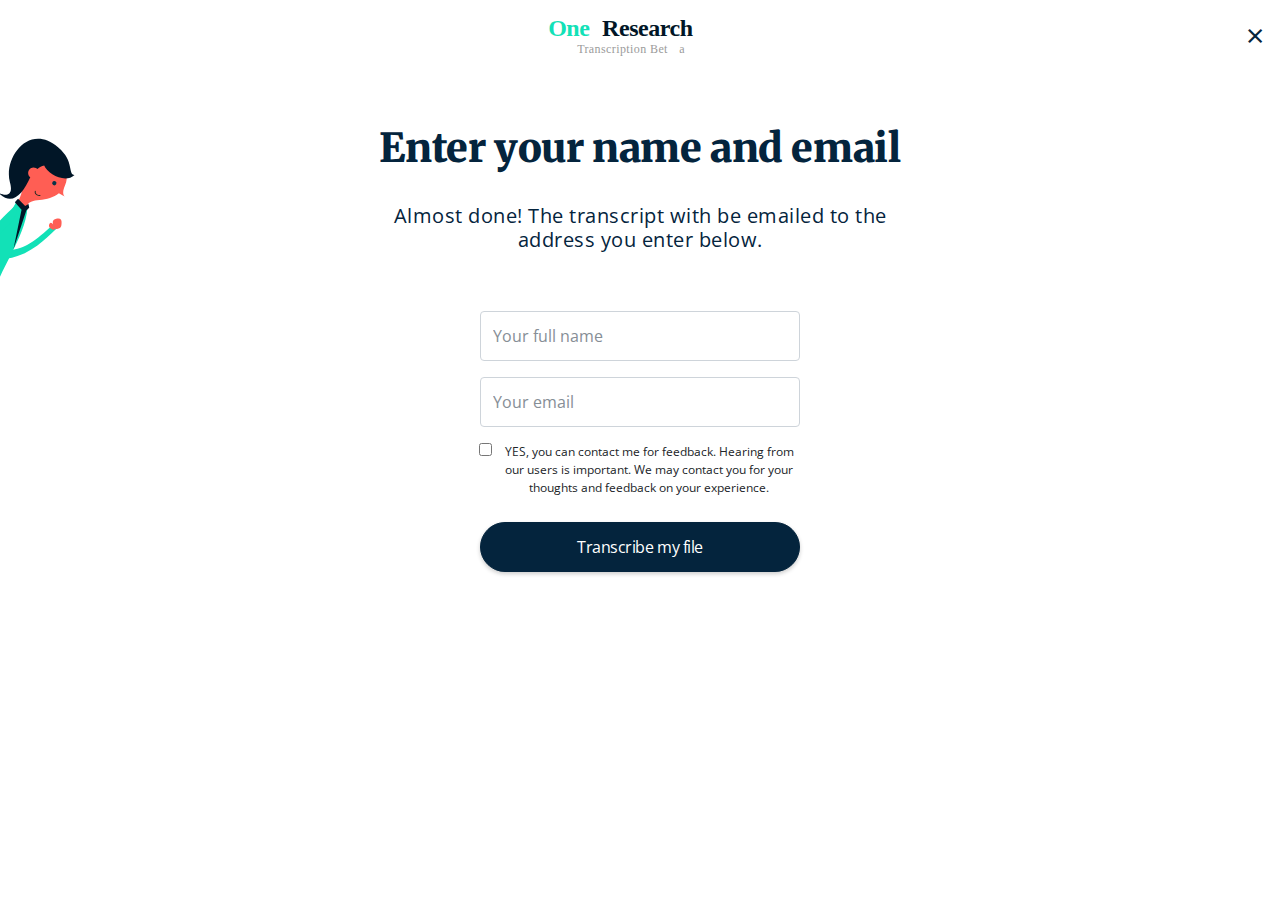
==== entry.html @ 7f89c1b2 "Update 2" ====
<!doctype html>
<html lang="en">

<head>
    <meta charset="utf-8">
    <meta name="viewport" content="width=device-width, initial-scale=1, shrink-to-fit=no">
    <meta name="robots" content="noindex,nofollow">
    <title>Name and Email</title>
    <script>
        (function(i, s, o, g, r, a, m) {
            i['GoogleAnalyticsObject'] = r;
            i[r] = i[r] || function() {
                (i[r].q = i[r].q || []).push(arguments)
            }, i[r].l = 1 * new Date();
            a = s.createElement(o),
                m = s.getElementsByTagName(o)[0];
            a.async = 1;
            a.src = g;
            m.parentNode.insertBefore(a, m)
        })(window, document, 'script', 'https://www.google-analytics.com/analytics.js', 'ga');
        ga('create', 'UA-105577378-1', 'auto');
        ga('send', 'pageview');
    </script>
    <link href="https://fonts.googleapis.com/css?family=Merriweather:400,900|Open+Sans:400,600,700" rel="stylesheet">
    <link href="https://fonts.googleapis.com/icon?family=Material+Icons" rel="stylesheet">
    <link rel="stylesheet" href="css/bootstrap.min.css">
    <link rel="stylesheet" href="css/main.css">

</head>

<body>
    <!-- Nav -->
    <nav class="navbar navbar-light bg-light fixed-top">
        <a class="navbar-brand mx-auto" href="http://oneresearch.io" target="_blank"><img src="images/logo-lock-up-centered.svg" alt="One Research"></a>
        <a href="index.html"><button type="button" class="close" aria-label="Close">
            <span aria-hidden="true">&times;</span>
        </button></a>
    </nav>
    <!-- /Nav -->
    <!-- Main -->
    <div class="one-entry-image-section">
        <img src="images/artboard-copy2.svg" class="img-fluid" alt="Woman Peeking">
    </div>
    <section>
        <div class="container one-entry-section">
            <div class="one-entry-area mt-4">
                <h2>Enter your name and email</h2>
                <h3 class="text-center py-4 one-entry-title">Almost done! The transcript with be emailed to the address you enter below.</h3>
            </div>
            <form>
                <div class="form-group one-form-section">
                    <input type="email" class="form-control default-form mx-auto" id="default" placeholder="Your full name">
                </div>
                <div class="form-group mt-3">
                    <input type="email" class="form-control default-form mx-auto" id="default" placeholder="Your email">
                </div>
                <div class="form-check one-checkbox">
                    <input class="form-check-input" type="checkbox" value="" id="defaultCheck1">
                    <label class="form-check-label one-checkbox-description" for="defaultCheck1">
                    YES, you can contact me for feedback. Hearing from our users is important. We may contact you for your thoughts and feedback on your experience.  
                </label>
                </div>
            </form>
            <p><a id="regular-button" class="btn btn-primary mt-4 mb-3" href="#" role="button">Transcribe my file</a></p>
        </div>
    </section>
    <!-- /Main -->

    <!-- jQuery -->
    <script src="https://code.jquery.com/jquery-3.2.1.slim.min.js" integrity="sha384-KJ3o2DKtIkvYIK3UENzmM7KCkRr/rE9/Qpg6aAZGJwFDMVNA/GpGFF93hXpG5KkN" crossorigin="anonymous"></script>
    <!-- /JQuery -->
    <!-- Popper JS -->
    <script src="https://cdnjs.cloudflare.com/ajax/libs/popper.js/1.12.9/umd/popper.min.js" integrity="sha384-ApNbgh9B+Y1QKtv3Rn7W3mgPxhU9K/ScQsAP7hUibX39j7fakFPskvXusvfa0b4Q" crossorigin="anonymous"></script>
    <!-- /Popper JS -->
    <!-- Bootstrap JS -->
    <script src="js/bootstrap.min.js"></script>
    <!-- /Bootstrap JS -->

</body>

</html>
---- css/main.css ----
* {
    -webkit-box-sizing: border-box;
    -moz-box-sizing: border-box;
    box-sizing: border-box;
    margin: 0;
    padding: 0;
}

html,
body {
    max-width: 100%;
    overflow-x: hidden;
}

body {
    font-family: 'Merriweather', serif;
    font-family: 'Open Sans', sans-serif;
}

h1 {
    font-family: 'Merriweather', serif;
    font-weight: 900;
    font-size: 48px;
    color: #FFF;
    letter-spacing: -0.5px;
}

h2 {
    font-family: 'Merriweather', serif;
    font-weight: 900;
    font-size: 40px;
    color: #04243D;
    letter-spacing: -0.4px;
}

h3 {
    font-family: 'Open Sans', sans-serif;
    font-weight: 600;
    font-size: 20px;
    color: #04243D;
    letter-spacing: 0.5px;
}

h4 {
    font-family: 'Open Sans', sans-serif;
    font-weight: 400;
    font-size: 24px;
    color: #FFF;
    letter-spacing: -0.5px;
}

p {
    font-family: 'Open Sans', sans-serif;
    font-weight: 400;
    font-size: 16px;
    color: #000;
    letter-spacing: -0.45px;
}



.bg-light {
    background-color: #fff!important;
}

li a {
    text-decoration: none;
    color: #9B9B9B;
    font-family: 'Open Sans', sans-serif;
    font-size: 12px;
    letter-spacing: 1.3px;
}

li a:hover {
    text-decoration: underline;
    color: #04243D;
    font-family: 'Open Sans', sans-serif;
    font-size: 12px;
    letter-spacing: 1.3px;

}

.navbar-nav .active {
    text-decoration: underline;
}

#donate-button {
    color: #9B9B9B;
    border-color: #9B9B9B;
    font-family: 'Open Sans', sans-serif;
    border-radius: 30px;
    font-size: 14px;
    font-weight: 400;
    box-shadow: 0px 2px 4px rgba(0, 0, 0, 0.2);
}

#donate-button:hover {
    box-shadow: 0px 2px 4px rgba(0, 0, 0, 0.4);
}

.material-icons {
    vertical-align: middle;
}

.jumbotron {
    background-color: #12E1B7;
}

#jumbotron-display {
    padding-top: 100px;
}

#marquee-text {
    color: #FFF;
    font-weight: normal;
    font-size: 16px;
}

.megaphone {
    float: left;
    margin-right: 15px;
}

#big-button {
    font-family: 'Open Sans', sans-serif;
    font-weight: 400;
    font-size: 18px;
    background-color: #04243D;
    border-color: #04243D;
    border-radius: 100px;
    box-shadow: 0px 2px 4px rgba(0, 0, 0, 0.2);
    width: 320px;
    height: 60px;
    padding: 1rem 1rem;
}

#big-button:hover {
    box-shadow: 0px 2px 4px rgba(0, 0, 0, 0.4);
    background-color: #023A68;
    border-color: #023A68;

}

.hero {
    display: inline;
    float: left;
    /*    padding: 160px 0 90px;*/
    width: 100%;
}

.hero-right {
    display: inline;
    float: left;
    width: 100%;
    margin-top: 300px;
    margin-left: 200px;
}

.hero-left {
    display: inline;
    float: left;
    width: 100%;
}

.one-titles {
    padding-left: 55px;
    padding-top: 40px;
}

.one-step-numbers {
    color: #12E1B7;
    font-weight: lighter;
    font-size: 35px;
}

.one-steps {
    border-radius: 0;
    height: 2.25px;
    width: 70px;
    display: inline-block;
    margin-bottom: 14px;
    margin-top: 15px;
    background-color: #12E1B7;
}

.one-how {
    box-shadow: 0px 2px 4px rgba(0, 0, 0, 0.2);
}

.one-how-image {
    padding-top: 120px;
}

.one-sections {
    padding-bottom: 20px;
}

.one-faqs {
    background-color: #f5f5f5;
}

.one-faq-image {
    top: 80px;
    left: 48px;
}

.one-testimonials-title {
    padding-top: 40px;
}

.carousel {
    margin: 50px auto;
    padding: 0 70px;
}

.carousel .carousel-indicators {
    bottom: -60px;
}

.carousel-indicators li,
.carousel-indicators li.active {
    width: 20px;
    height: 20px;
    border-radius: 50%;
    margin: 1px 3px;
}

.carousel-indicators li {
    background: #cfcfcf;
    border: 4px solid #fff;
}

.carousel-indicators li.active {
    color: #fff;
    background: #081b2f;
}

.carousel .item {
    color: #000;
    overflow: hidden;
    min-height: 120px;
    font-size: 16px;
}

.carousel .testimonial {
    padding: 0 15px 0 20px;
    position: relative;
}

.carousel .testimonial::before {
    content: '\93';
    color: #cfcfcf;
    font-weight: bold;
    font-size: 68px;
    line-height: 54px;
    position: absolute;
    left: 15px;
    top: 0;
}

.carousel .media img {
    max-width: 140px;
    max-height: 140px;
    display: block;
    border-radius: 50%;
}

.user {
    margin-bottom: 0;
    font-weight: 700;
    font-size: 15px;
}

.user-title {
    color: #9B9B9B;
    font-size: 14px;
}

.one-donations {
    background-color: #12E1B7;
    text-align: center;
    padding-top: 40px;
}

.one-donations-area {
    padding: 0px 30%;
    width: 100%;
}

.one-donations-title {
    color: #FFF;
}

.one-donations-autumn {
    color: #04243D;
}

.one-donations-text {
    color: #FFF;
}

#special-button {
    font-family: 'Open Sans', sans-serif;
    font-weight: 400;
    font-size: 18px;
    background-color: #FFF;
    border-color: #FFF;
    border-radius: 100px;
    box-shadow: 0px 2px 4px rgba(0, 0, 0, 0.2);
    width: 320px;
    height: 60px;
    padding: 1rem 1rem;
}

#special-button:hover {
    box-shadow: 0px 2px 4px rgba(0, 0, 0, 0.4);
    background-color: #FFF;
    border-color: #FFF;

}

.one-donations-button {
    color: #12E1B7;
}

.one-donations-button:hover {
    color: #12E1B7;
}

.one-donations-image {
    float: right;
    padding-right: 100px;
}

.footer {
    bottom: 0;
    width: 100%;
    height: 60px;
    line-height: 60px;

}

.one-footer {
    color: #12E1B7;
}

.one-footer:hover {
    color: #12E1B7;
}

.one-friends-section {
    background-color: #FFF;
    text-align: center;
    padding-top: 100px;
}

.one-friends-area {
    padding: 0px 12%;
    width: 100%;
}

.one-friends-title {
    font-weight: 400;
}

.one-friends-name {
    color: #12E1B7;
}

.one-friends-name:hover {
    color: #12E1B7;
}

.one-friends-image-section {
    float: right;
    padding-right: 100px;
}

.close {
    color: #04243D;
    opacity: 1.0;
    font-size: 2rem;
    font-weight: 400;
}

.one-namefile-image-section {
    position: absolute;
    padding-top: 109px;
}

.one-namefile-section {
    background-color: #FFF;
    text-align: center;
    padding-top: 100px;
}

.one-namefile-area {
    padding: 0px 20%;
    width: 100%;
}

.one-namefile-title {
    font-weight: 400;
}

.one-form-section {
    margin-bottom: 0;
    margin-top: 35px;
}

.default-form,
.focused-form {
    width: 320px;
    height: 50px;
    color: #081b2f;
}

.form-control.is-invalid {
    border-color: #80221C;
    color: #80221C;
}


#regular-button {
    font-family: 'Open Sans', sans-serif;
    font-weight: 400;
    font-size: 16px;
    background-color: #04243D;
    border-color: #04243D;
    border-radius: 30px;
    box-shadow: 0px 2px 4px rgba(0, 0, 0, 0.2);
    width: 320px;
    height: 50px;
    padding: 1rem 1rem;
    line-height: 1rem;
}

#regular-button:hover {
    box-shadow: 0px 2px 4px rgba(0, 0, 0, 0.4);
    background-color: #023A68;
    border-color: #023A68;

}

.one-entry-image-section {
    position: absolute;
    padding-top: 109px;
}

.one-entry-section {
    background-color: #FFF;
    text-align: center;
    padding-top: 100px;
}

.one-entry-area {
    padding: 0px 25%;
    width: 100%;
}

.one-entry-title {
    font-weight: 400;
}

.one-checkbox {
    padding: 0px 36%;
}

.one-checkbox-description {
    font-size: 12px;
    padding-left: 18px;
}

.form-check-input {
    margin-top: 0;
    margin-left: -.35rem;
}

.one-success-image-section {
    padding-top: 115px;
}

.one-success-section {
    background-color: #FFF;
    text-align: center;
    padding-top: 35px;
    padding-bottom: 35px;

}

.one-success-area {
    padding: 0px 24%;
    width: 100%;
}

.one-success-title {
    font-weight: 400;
}

.one-success-bg {
    background-color: #f5f5f5;
    padding: 40px 8%;
}

.one-success-underline {
    border-radius: 0;
    height: 2.25px;
    width: 70px;
    display: inline-block;
    margin-bottom: 14px;
    margin-top: 7px;
    background-color: #12E1B7;
}

.one-fail-section {
    background-color: #FFF;
    text-align: center;
    padding-top: 35px;
}

.one-fail-area {
    padding: 79px 24%;
    width: 100%;
}


@media only screen and (max-width: 769px) {

    h1 {
        font-family: 'Merriweather', serif;
        font-weight: 900;
        font-size: 36px;
        color: #FFF;
        letter-spacing: -0.5px;
    }

    h2 {
        font-family: 'Merriweather', serif;
        font-weight: 900;
        font-size: 32px;
        color: #04243D;
        letter-spacing: -0.4px;
    }

    h3 {
        font-family: 'Open Sans', sans-serif;
        font-weight: 600;
        font-size: 20px;
        color: #04243D;
        letter-spacing: 0.5px;
    }

    h4 {
        font-family: 'Open Sans', sans-serif;
        font-weight: 400;
        font-size: 18px;
        color: #FFF;
        letter-spacing: -0.45px;
    }

    p {
        font-family: 'Open Sans', sans-serif;
        font-weight: 400;
        font-size: 16px;
        color: #000;
        letter-spacing: -0.45px;
    }

    .one-friends-image-mobile {
        display: none;
    }

    .one-namefile-image-section {
        position: absolute;
        padding-top: 50px;
    }

    .one-namefile-section {
        background-color: #FFF;
        text-align: center;
        padding-top: 135px;
    }

    .one-namefile-area {
        padding: 0px;
        width: 100%;
    }

    .one-entry-image-section {
        position: absolute;
        padding-top: 52px;
    }

    .one-entry-section {
        background-color: #FFF;
        text-align: center;
        padding-top: 135px;
    }

    .one-entry-area {
        padding: 0px 3%;
        width: 100%;
    }

    .one-checkbox {
        padding: 0px 5%;
    }

    .img-fluid {
        width: 80%;
    }

    .one-success-image-section {
        padding-top: 100px;
    }

    .one-success-section {
        background-color: #FFF;
        text-align: center;
        padding-top: 25px;
    }

    .one-success-area {
        padding: 0px 3%;
        width: 100%;
    }

    .one-fail-area {
        padding: 65px 20%;
        width: 100%;
    }

}







/*
.carousel .overview b {
    text-transform: uppercase;
    color: #1c47e3;
}
*/

/*.steps {
    border-bottom: 2px solid #12E1B7;
    display: inline-block;
    padding-bottom: 18px;
    padding-right: 20px;
}*/
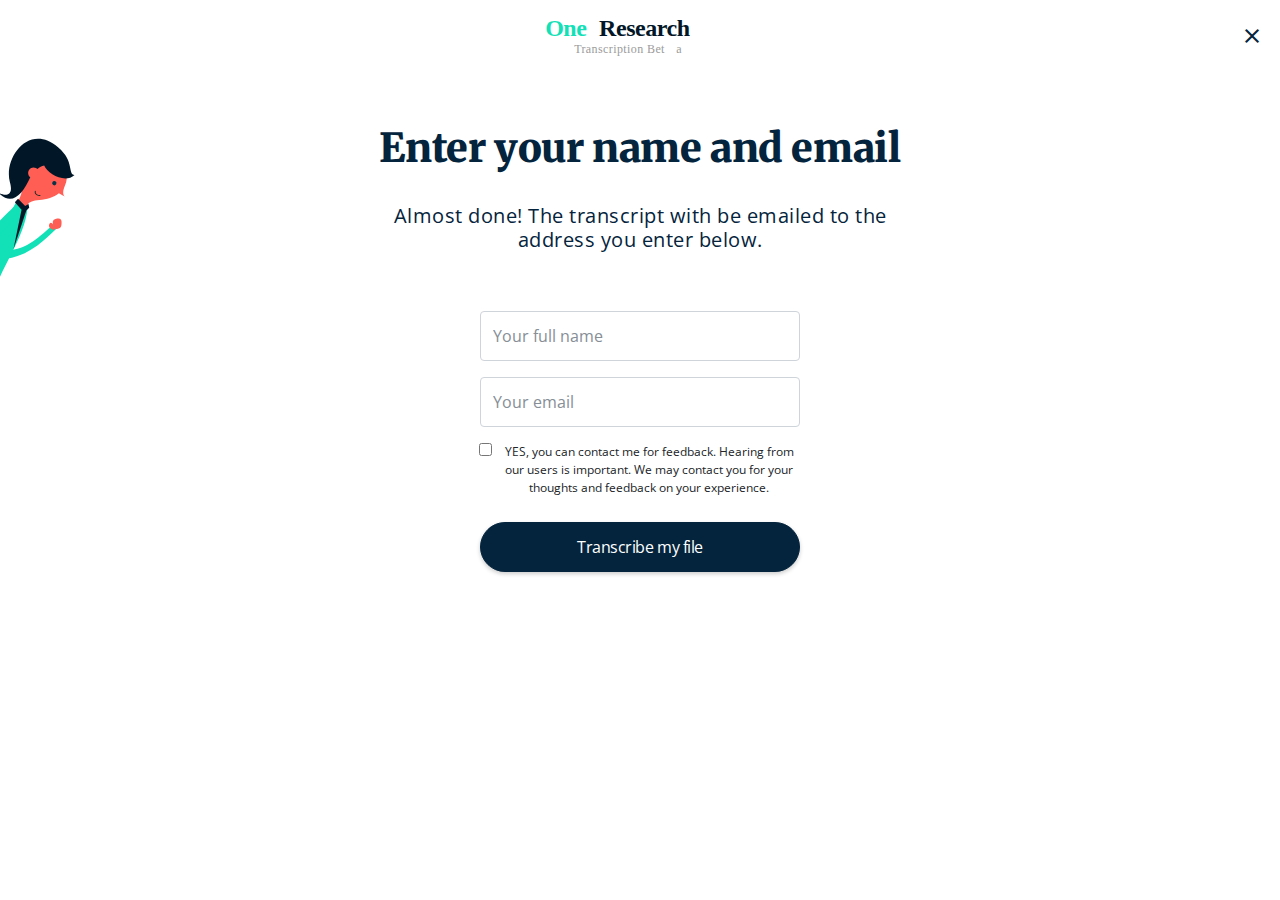
==== commit 88a5374d: "Update 3" ====
--- a/entry.html
+++ b/entry.html
@@ -20,8 +20,9 @@
         })(window, document, 'script', 'https://www.google-analytics.com/analytics.js', 'ga');
         ga('create', 'UA-105577378-1', 'auto');
         ga('send', 'pageview');
+
     </script>
-    <link href="https://fonts.googleapis.com/css?family=Merriweather:400,900|Open+Sans:400,600,700" rel="stylesheet">
+    <link href="https://fonts.googleapis.com/css?family=Merriweather:400,900i|Open+Sans:400,600,700" rel="stylesheet">
     <link href="https://fonts.googleapis.com/icon?family=Material+Icons" rel="stylesheet">
     <link rel="stylesheet" href="css/bootstrap.min.css">
     <link rel="stylesheet" href="css/main.css">
@@ -32,9 +33,7 @@
     <!-- Nav -->
     <nav class="navbar navbar-light bg-light fixed-top">
         <a class="navbar-brand mx-auto" href="http://oneresearch.io" target="_blank"><img src="images/logo-lock-up-centered.svg" alt="One Research"></a>
-        <a href="index.html"><button type="button" class="close" aria-label="Close">
-            <span aria-hidden="true">&times;</span>
-        </button></a>
+        <a href="index.html"><button type="button" class="close" aria-label="Close"><i class="material-icons">close</i></button></a>
     </nav>
     <!-- /Nav -->
     <!-- Main -->
--- a/css/main.css
+++ b/css/main.css
@@ -57,8 +57,6 @@
     letter-spacing: -0.45px;
 }
 
-
-
 .bg-light {
     background-color: #fff!important;
 }
@@ -67,7 +65,7 @@
     text-decoration: none;
     color: #9B9B9B;
     font-family: 'Open Sans', sans-serif;
-    font-size: 12px;
+    font-size: 13px;
     letter-spacing: 1.3px;
 }
 
@@ -75,13 +73,22 @@
     text-decoration: underline;
     color: #04243D;
     font-family: 'Open Sans', sans-serif;
-    font-size: 12px;
+    font-size: 13px;
     letter-spacing: 1.3px;
 
+}
+
+.nav-link:focus,
+.nav-link:hover {
+    text-decoration: underline;
 }
 
 .navbar-nav .active {
     text-decoration: underline;
+}
+
+.one-dollar {
+    font-size: 22px;
 }
 
 #donate-button {
@@ -108,6 +115,7 @@
 
 #jumbotron-display {
     padding-top: 100px;
+    padding-bottom: 60px;
 }
 
 #marquee-text {
@@ -141,30 +149,38 @@
 
 }
 
-.hero {
+/*.hero {
     display: inline;
     float: left;
-    /*    padding: 160px 0 90px;*/
-    width: 100%;
-}
+    padding: 160px 0 90px;
+    width: 100%;
+}*/
 
 .hero-right {
     display: inline;
     float: left;
-    width: 100%;
-    margin-top: 300px;
-    margin-left: 200px;
+    width: 150%;
+/*    margin-top: 200px;*/
+    margin-left: -250px;
+    height: 300px;
 }
 
 .hero-left {
     display: inline;
     float: left;
     width: 100%;
+    padding-left: 78px;
+}
+
+.one-overlap {
+    background-color: #fff;
+    margin: -90px auto 0;
+    /*    width: 96%;*/
 }
 
 .one-titles {
     padding-left: 55px;
-    padding-top: 40px;
+    padding-top: 85px;
 }
 
 .one-step-numbers {
@@ -183,9 +199,9 @@
     background-color: #12E1B7;
 }
 
-.one-how {
+/*.one-how {
     box-shadow: 0px 2px 4px rgba(0, 0, 0, 0.2);
-}
+}*/
 
 .one-how-image {
     padding-top: 120px;
@@ -194,6 +210,10 @@
 .one-sections {
     padding-bottom: 20px;
 }
+
+/*.one-section-flex {
+    display: inline;
+}*/
 
 .one-faqs {
     background-color: #f5f5f5;
@@ -205,7 +225,7 @@
 }
 
 .one-testimonials-title {
-    padding-top: 40px;
+    padding-top: 70px;
 }
 
 .carousel {
@@ -279,16 +299,18 @@
 .one-donations {
     background-color: #12E1B7;
     text-align: center;
-    padding-top: 40px;
+    padding-top: 75px;
 }
 
 .one-donations-area {
-    padding: 0px 30%;
+    padding: 0px 29%;
     width: 100%;
 }
 
 .one-donations-title {
     color: #FFF;
+    padding-top: 40px;
+    padding: 0px 19%;
 }
 
 .one-donations-autumn {
@@ -379,8 +401,6 @@
 .close {
     color: #04243D;
     opacity: 1.0;
-    font-size: 2rem;
-    font-weight: 400;
 }
 
 .one-namefile-image-section {
@@ -523,6 +543,48 @@
     width: 100%;
 }
 
+.one-floating-image {
+/*
+    margin: 20% auto;
+*/
+
+    -webkit-animation: pulse 4s infinite ease-in-out;
+    -o-animation: pulse 4s infinite ease-in-out;
+    -ms-animation: pulse 4s infinite ease-in-out;
+    -moz-animation: pulse 4s infinite ease-in-out;
+    animation: pulse 4s infinite ease-in-out;
+}
+
+@-webkit-keyframes pulse {
+    0% {
+        -webkit-transform: scale(0.9);
+        opacity: 0.7;
+    }
+    50% {
+        -webkit-transform: scale(1);
+        opacity: 1;
+    }
+    100% {
+        -webkit-transform: scale(0.9);
+        opacity: 0.7;
+    }
+}
+
+@keyframes pulse {
+    0% {
+        transform: scale(0.9);
+        opacity: 0.7;
+    }
+    50% {
+        transform: scale(1);
+        opacity: 1;
+    }
+    100% {
+        transform: scale(0.9);
+        opacity: 0.7;
+    }
+}
+
 
 @media only screen and (max-width: 769px) {
 
